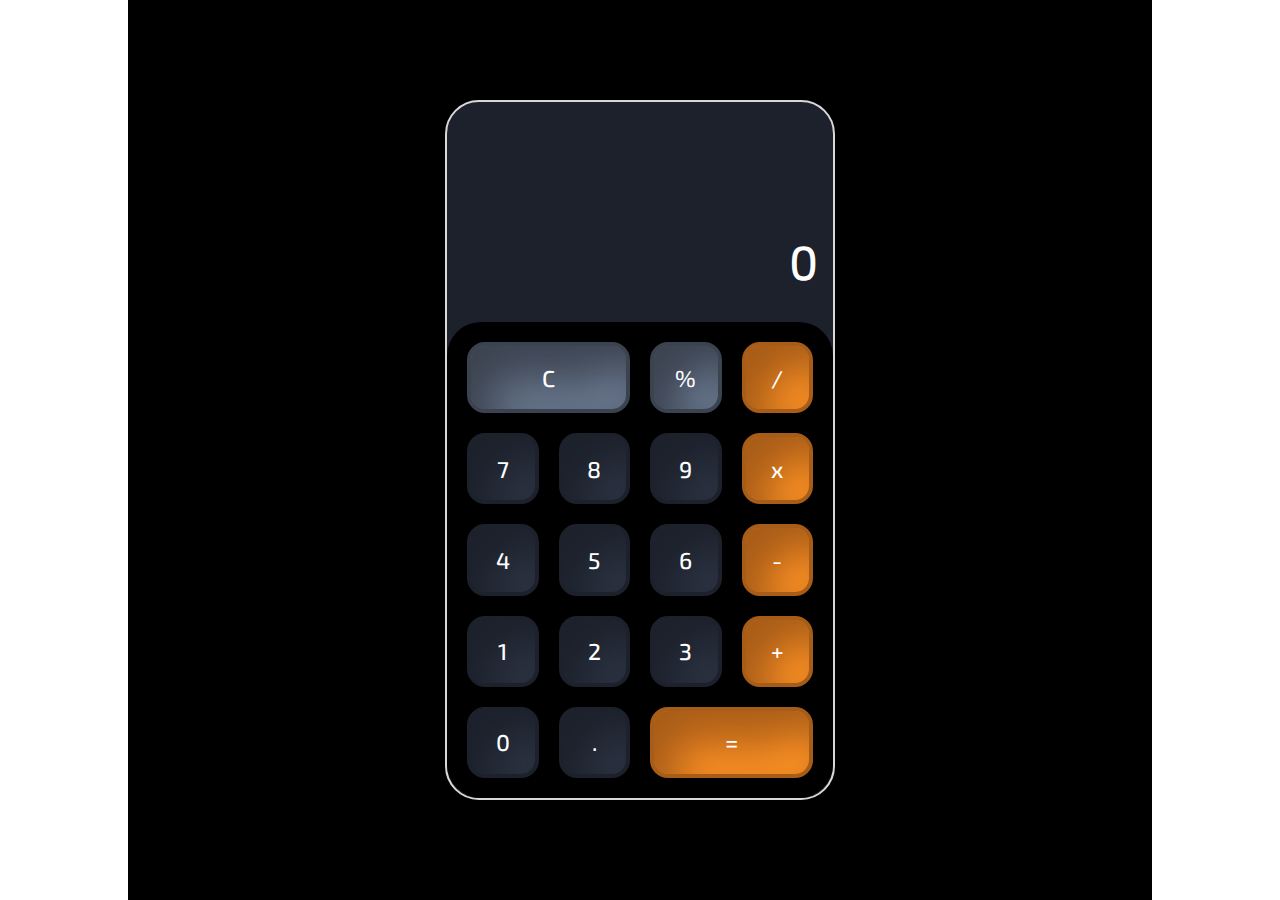
==== Js-task-2/index.html @ c176b3cd "Made a Calculator with interactive ui" ====
<!DOCTYPE html>
<html lang="en">
<head>
    <meta charset="UTF-8">
    <meta name="viewport" content="width=device-width, initial-scale=1.0">
    <title>Calculator</title>
    <link rel="stylesheet" href="style.css">
</head>
<body>
    <main class="container">
      <section class="wrapper">
        <section class="cal-container">
            <div class="display-box">
                <h4 class="previous-val"></h4>
                <h1 class="current-solution">0</h1>
            </div>
            <section class="btns">
                <button class="btn c-btn" onclick="displayclear()">C</button>
                <button class="btn" onclick="display('%')">%</button>
                <button class="btn Orange-btn" onclick="display('/')">/</button>
                <button class="btn Numbers" onclick="display('7')">7</button>
                <button class="btn Numbers" onclick="display('8')">8</button>
                <button class="btn Numbers" onclick="display('9')">9</button>
                <button class="btn Orange-btn" onclick="display('*')">x</button>
                <button class="btn Numbers" onclick="display('4')">4</button>
                <button class="btn Numbers" onclick="display('5')">5</button>
                <button class="btn Numbers" onclick="display('6')">6</button>
                <button class="btn Orange-btn" onclick="display('-')">-</button>
                <button class="btn Numbers" onclick="display('1')"> 1</button>
                <button class="btn Numbers" onclick="display('2')">2</button>
                <button class="btn Numbers" onclick="display('3')">3</button>
                <button class="btn Orange-btn" onclick="display('+')">+</button>
                <button class="btn Numbers" onclick="display('0')">0</button>
                <button class="btn Numbers" onclick="display('.')">.</button>
                <button class="btn ans-btn Orange-btn" onclick="calculate()">=</button>
            </section>
        </section>
     </section>
    </main>
    <script src="./script.js"></script>
</body>
</html>
---- Js-task-2/style.css ----
@import url("https://fonts.googleapis.com/css2?family=Exo+2:ital,wght@0,100..900;1,100..900&display=swap");

* {
  margin: 0;
  padding: 0;
  box-sizing: border-box;
  font-family: "Exo 2", serif;
  font-optical-sizing: auto;
  font-weight: 500;
  font-style: normal;
  color: white;
}

.container {
  overflow: hidden;
  height: auto;
  max-width: 1024px;
  margin: 0 auto;
  background-color: #000000;
}

.wrapper {
  display: flex;
  justify-content: center;
  align-items: center;
  height: 100vh;
  padding: 20px;
}

.cal-container {
  height: 700px;
  width: 390px;
  border: 2px solid rgb(216, 216, 216);
  display: flex;
  justify-content: space-around;
  flex-direction: column;
  align-items: center;
  border-radius: 34px;
  row-gap: 30px;
  background-color: #252b38c5;
}

.display-box {
  height: 28%;
  display: flex;
  flex-direction: column;
  align-items: flex-end;
  justify-content: flex-end;
  width: 100%;
  padding: 0px 15px;
}

.display-box h4 {
  font-size: 25px;
  margin-bottom: 15px;
}

.current-solution {
  width: 100%;
  padding: 8px 0px;
  height: 68px;
  font-size: 48px;
  text-align: end;
}

.btns {
  height: 70%;
  width: 100%;
  display: grid;
  grid-template-columns: repeat(4, 5fr);
  grid-template-rows: repeat(5, 1fr);
  gap: 20px;
  padding: 20px 20px;
  background-color: #000000;
  border-radius: 34px;
}

.c-btn {
  grid-column: span 2;
}

.btn {
  border-radius: 18px;
  background-color: #545f71;
  color: white;
  font-size: 23px;
  outline: none;
  border: none;
  cursor: pointer;
  box-shadow: inset 21px 21px 42px #3c4350, inset -21px -21px 42px #6c7b92,
    5px 20px 30px rgba(0, 0, 0, 0.15);
  border: 4px solid #3c4350;
}

.ans-btn {
  grid-column: span 2;
}

.Orange-btn {
  background-color: #d9781f;
  box-shadow: inset 21px 21px 42px #a75c18, inset -21px -21px 42px #ff9426;
  border: 4px solid #a75c18;
}

.btn:hover {
  opacity: 0.7;
}

.Numbers {
  background-color: #252b38;
  box-shadow: inset 21px 21px 42px #1c212b, inset -21px -21px 42px #2e3545;
  border: 4px solid #1c212b;
}

.Orange-btn:hover {
  background-color: #ff9426;
}
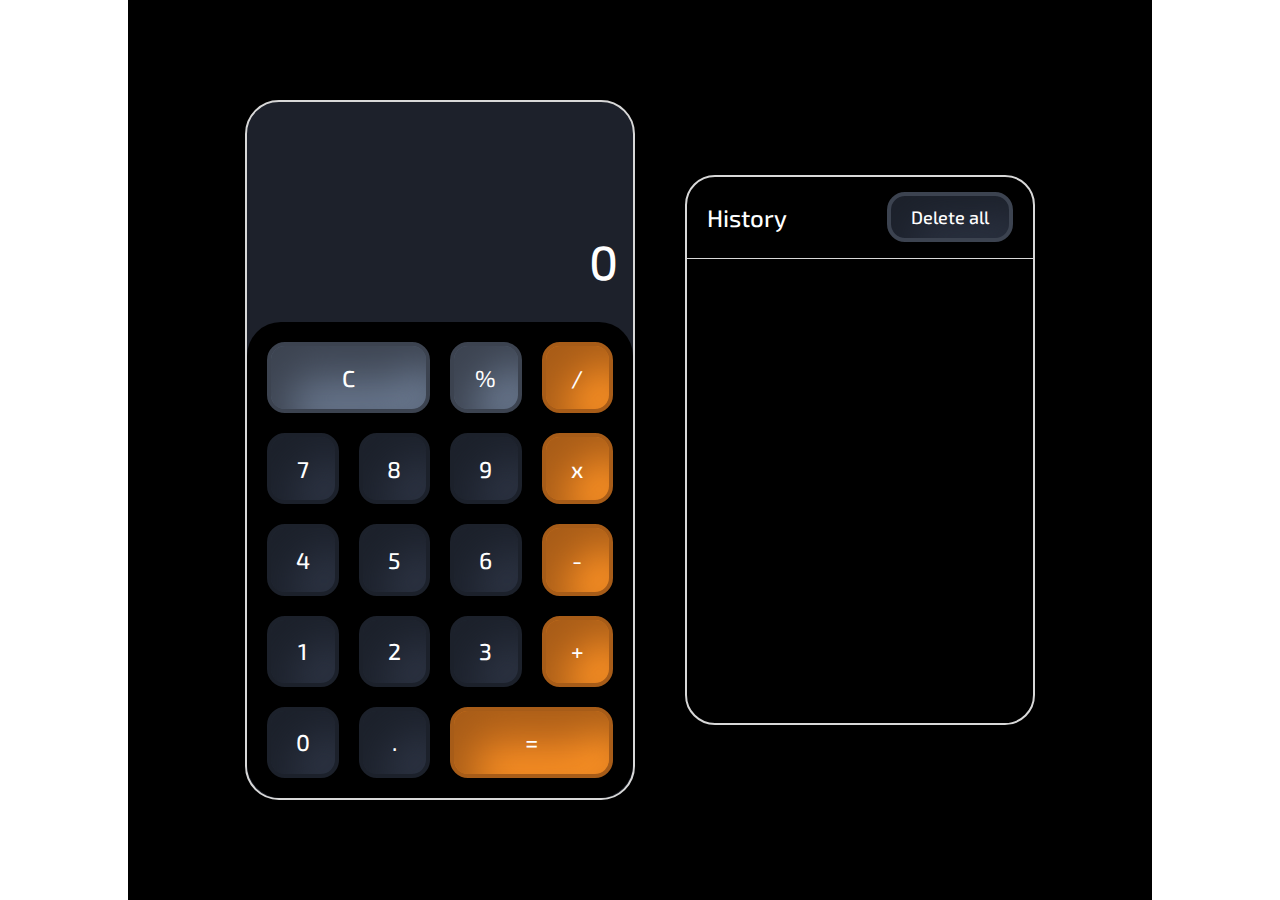
==== commit 2c06596d: "added a functinality of showing history" ====
--- a/Js-task-2/index.html
+++ b/Js-task-2/index.html
@@ -35,6 +35,15 @@
                 <button class="btn ans-btn Orange-btn" onclick="calculate()">=</button>
             </section>
         </section>
+        <section class="history-box">
+            <div class="history-box-head">
+                <h2>History</h2>
+                <button class="btn history-btn" onclick="displaydelete()"> Delete all</button>
+            </div>
+            <div class="history-content">
+
+            </div>
+        </section>
      </section>
     </main>
     <script src="./script.js"></script>
--- a/Js-task-2/style.css
+++ b/Js-task-2/style.css
@@ -9,6 +9,29 @@
   font-weight: 500;
   font-style: normal;
   color: white;
+}
+
+::-webkit-scrollbar {
+  height: 95%;
+  width: 3px;
+}
+
+::-webkit-scrollbar-track {
+  box-shadow: inset 0 0 5px grey;
+  border-radius: 10px;
+  height: 95%;
+}
+
+/* Handle */
+::-webkit-scrollbar-thumb {
+  background: red;
+  border-radius: 10px;
+  height: 95%;
+}
+
+/* Handle on hover */
+::-webkit-scrollbar-thumb:hover {
+  background: #b30000;
 }
 
 .container {
@@ -25,6 +48,7 @@
   align-items: center;
   height: 100vh;
   padding: 20px;
+  column-gap: 50px;
 }
 
 .cal-container {
@@ -115,3 +139,43 @@
 .Orange-btn:hover {
   background-color: #ff9426;
 }
+
+.history-box {
+  height: 550px;
+  width: 350px;
+  border: 2px solid rgb(216, 216, 216);
+  border-radius: 30px;
+}
+
+.history-content {
+  width: 100%;
+  display: flex;
+  align-items: center;
+  flex-direction: column;
+  row-gap: 20px;
+  justify-content: flex-start;
+  padding: 10px;
+  height: 85%;
+  overflow-y: auto;
+}
+
+.history-box-head {
+  padding: 20px;
+  border-bottom: 1px solid rgb(216, 216, 216);
+  display: flex;
+  justify-content: space-between;
+  align-items: center;
+  height: 15%;
+}
+
+.history-btn {
+  font-size: 18px;
+  padding: 10px 20px;
+  background-color: #252b38;
+  box-shadow: inset 21px 21px 42px #1c212b, inset -21px -21px 42px #2e3545;
+}
+
+.history-content li {
+  width: 100%;
+  font-size: 19px;
+}
